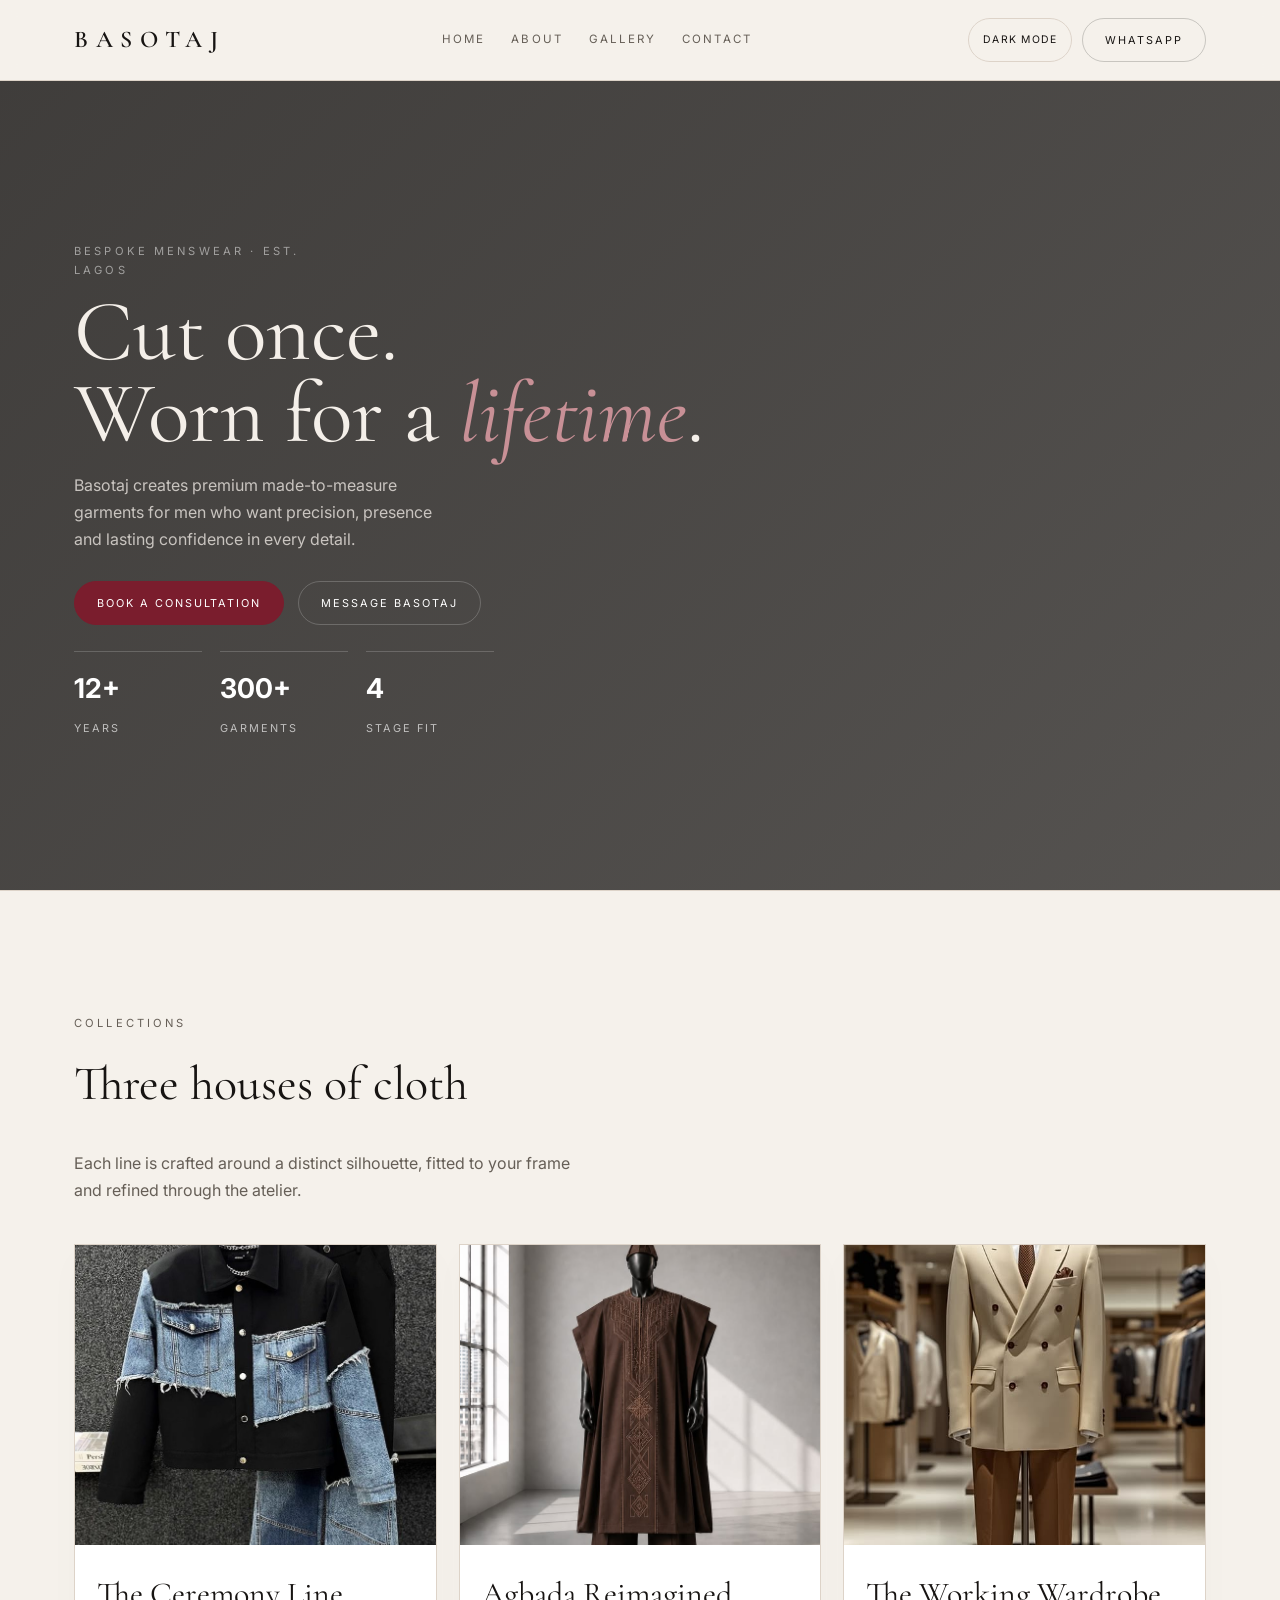
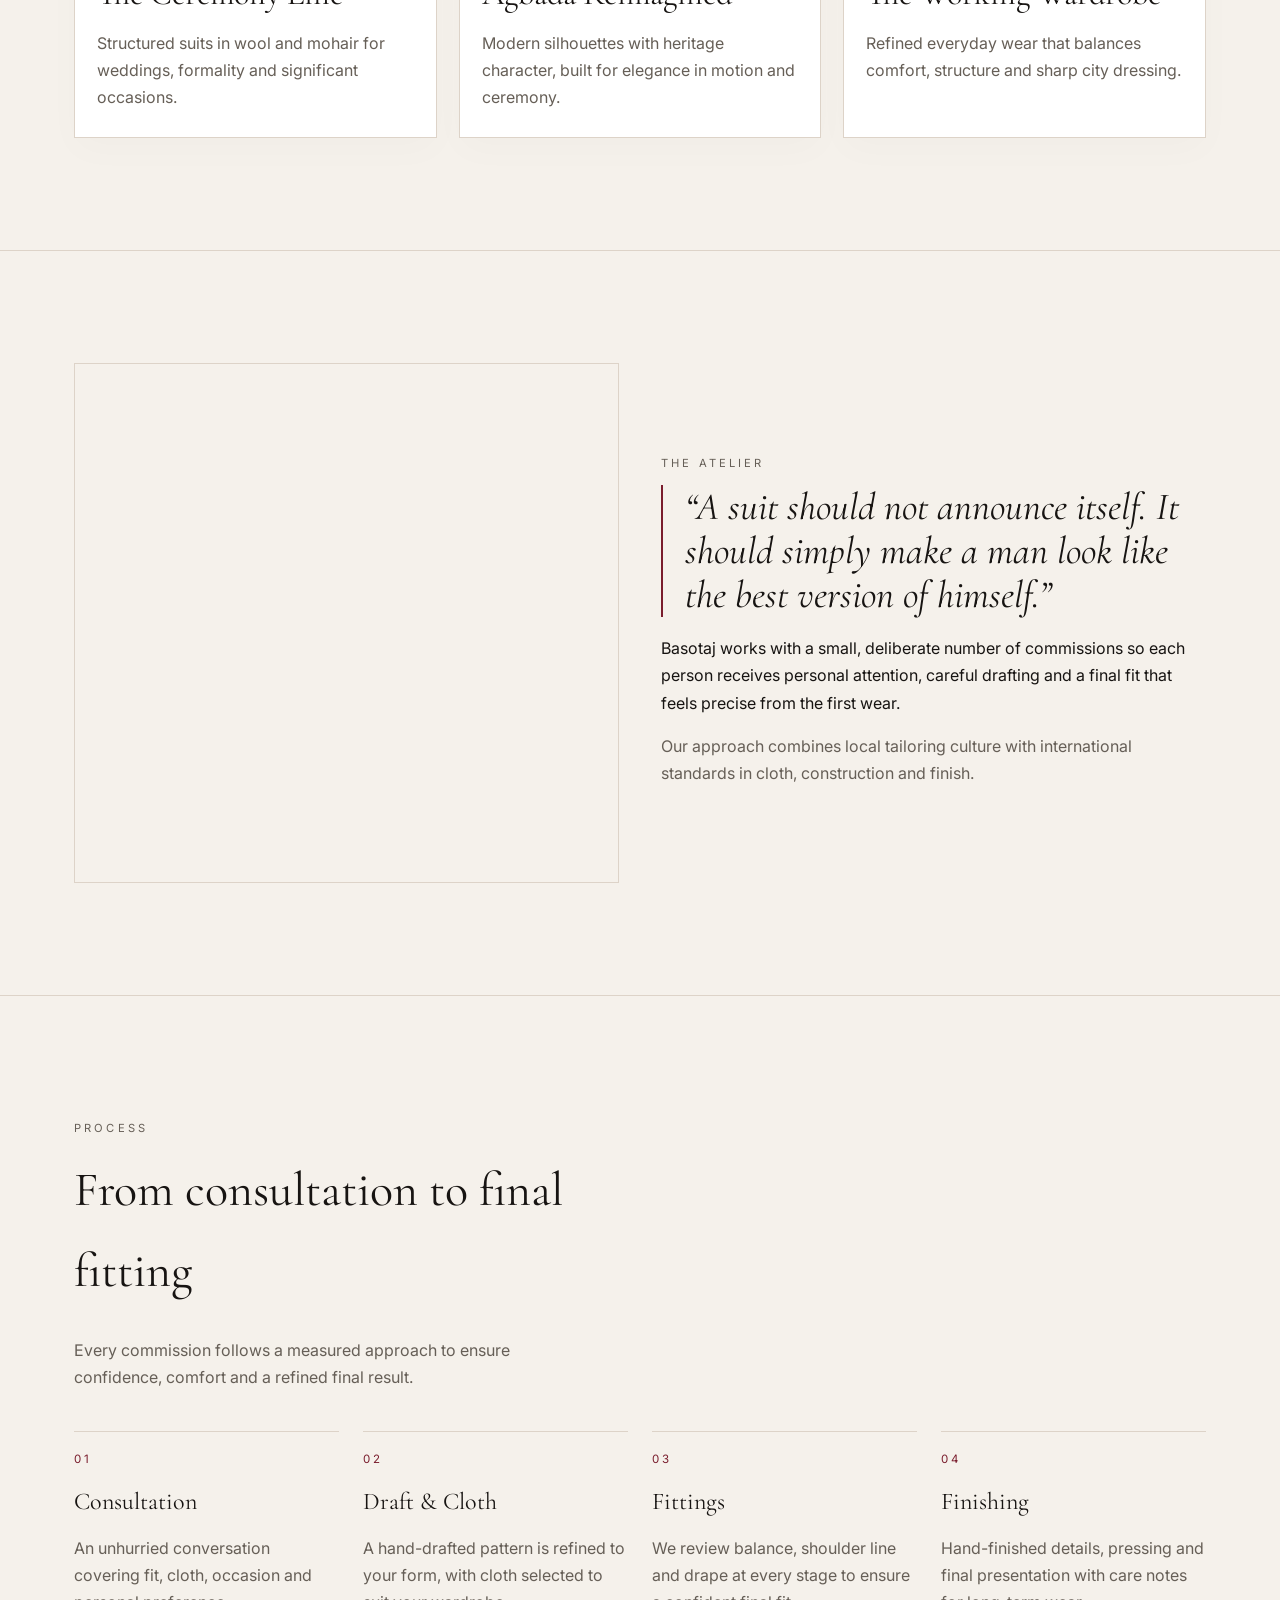
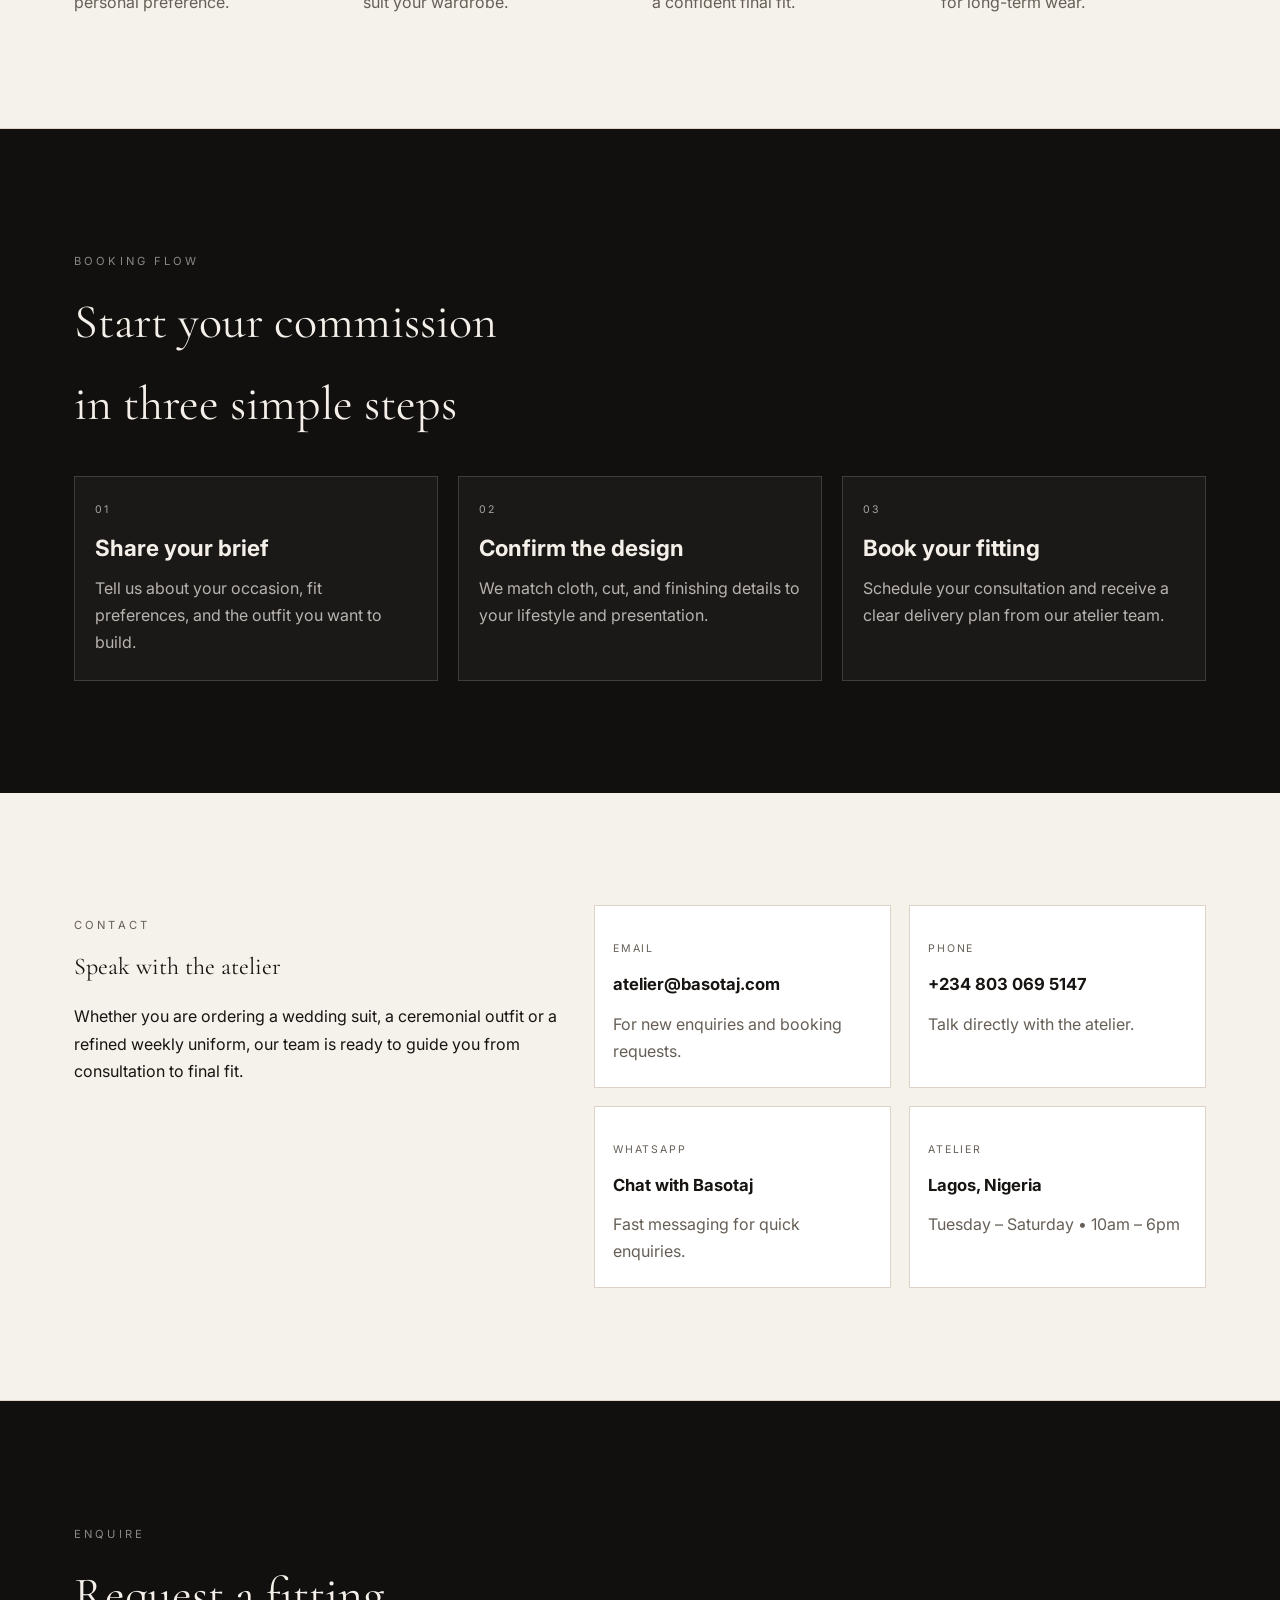
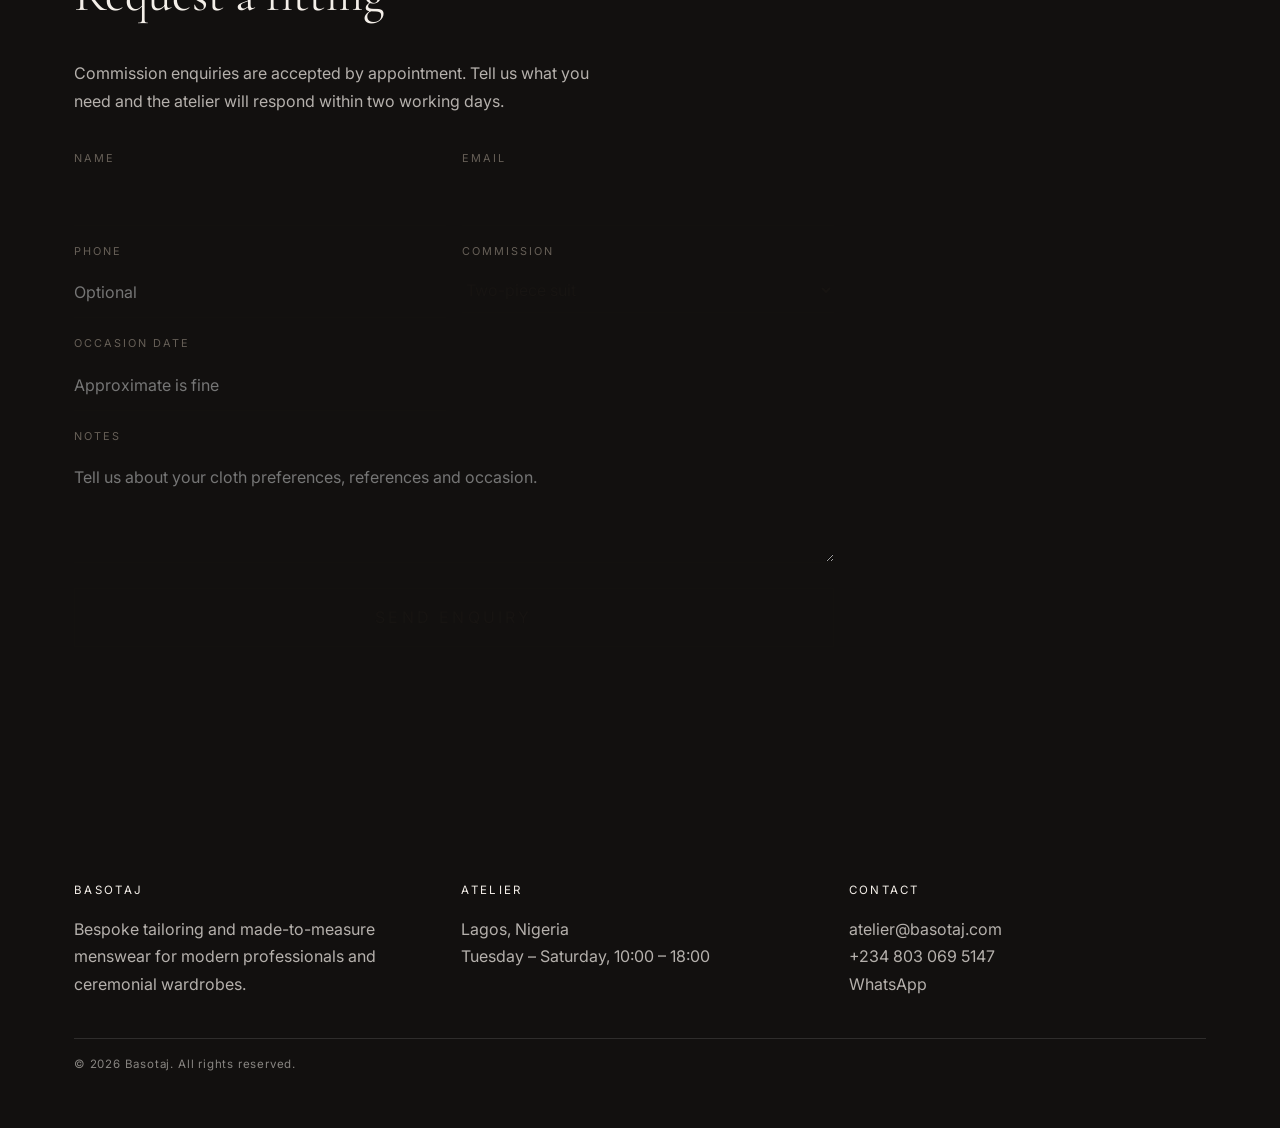
==== index.html @ a00d98cc "Add files via upload" ====
<!doctype html>
<html lang="en">
  <head>
    <meta charset="utf-8" />
    <meta name="viewport" content="width=device-width, initial-scale=1" />
    <title>Basotaj | Bespoke Menswear</title>
    <link rel="preconnect" href="https://fonts.googleapis.com" />
    <link rel="preconnect" href="https://fonts.gstatic.com" crossorigin />
    <link
      href="https://fonts.googleapis.com/css2?family=Cormorant+Garamond:wght@300;400;600&family=Inter:wght@300;400;500;600;700&display=swap"
      rel="stylesheet"
    />
    <style>
      :root {
        --bg: #f5f1eb;
        --ink: #171412;
        --muted: #665f57;
        --panel: #fff;
        --line: #ddd3c8;
        --accent: #7a1d2d;
        --deep: #12100f;
        --deep-soft: #1d1a18;
        --on-deep: #f4efe9;
      }
      * {
        box-sizing: border-box;
      }
      html {
        scroll-behavior: smooth;
      }
      body {
        margin: 0;
        font-family: Inter, Arial, sans-serif;
        background: var(--bg);
        color: var(--ink);
        line-height: 1.7;
      }
      a {
        color: inherit;
        text-decoration: none;
      }
      img {
        max-width: 100%;
        display: block;
      }
      h1,
      h2,
      h3 {
        font-family: "Cormorant Garamond", Georgia, serif;
        font-weight: 400;
        margin: 0 0 0.5em;
      }
      .wrap {
        max-width: 1180px;
        margin: 0 auto;
        padding: 0 24px;
      }
      .eyebrow {
        font-size: 0.7rem;
        letter-spacing: 0.28em;
        text-transform: uppercase;
        color: var(--muted);
      }

      header {
        position: sticky;
        top: 0;
        z-index: 20;
        backdrop-filter: blur(8px);
        background: rgba(245, 241, 235, 0.85);
        border-bottom: 1px solid var(--line);
      }
      nav {
        display: flex;
        align-items: center;
        justify-content: space-between;
        gap: 18px;
        padding: 18px 0;
      }
      .brand {
        font-family: "Cormorant Garamond", Georgia, serif;
        font-size: 1.5rem;
        letter-spacing: 0.32em;
        font-weight: 600;
      }
      .nav-links {
        display: flex;
        gap: 26px;
        align-items: center;
      }
      .nav-links a {
        color: var(--muted);
        font-size: 0.72rem;
        letter-spacing: 0.18em;
        text-transform: uppercase;
      }
      .nav-links a:hover {
        color: var(--ink);
      }
      .nav-actions {
        display: flex;
        align-items: center;
        gap: 12px;
      }
      .btn {
        display: inline-flex;
        align-items: center;
        justify-content: center;
        min-height: 44px;
        padding: 0 22px;
        border-radius: 999px;
        font-size: 0.68rem;
        letter-spacing: 0.18em;
        text-transform: uppercase;
        border: 1px solid var(--line);
        transition: 0.25s ease;
      }
      .btn.primary {
        background: var(--accent);
        color: #fff;
        border-color: var(--accent);
      }
      .btn.secondary {
        background: transparent;
        color: var(--ink);
        border-color: rgba(23, 20, 18, 0.2);
      }
      .btn:hover {
        transform: translateY(-1px);
      }
      .menu-btn {
        display: none;
      }

      .hero {
        background:
          linear-gradient(135deg, rgba(18, 16, 15, 0.8), rgba(18, 16, 15, 0.7)),
          url("https://media.istockphoto.com/id/2277118974/photo/sewing-tools-and-accessories-on-table-with-scissors-threads-buttons-and-measuring-tape.webp?a=1&b=1&s=612x612&w=0&k=20&c=0bYs_xSTElRTNf3s_5f1Y5aBM70YXftU_6xiIei5Scw=")
            center/cover no-repeat;
        color: var(--on-deep);
        padding: clamp(70px, 14vw, 150px) 0;
      }
      .hero-grid {
        display: grid;
        grid-template-columns: 1.2fr 0.8fr;
        gap: 50px;
        align-items: center;
      }
      .hero h1 {
        font-size: clamp(3rem, 7vw, 5.4rem);
        line-height: 0.94;
        margin-bottom: 18px;
      }
      .hero h1 em {
        color: #c89096;
        font-style: italic;
      }
      .hero-copy p {
        max-width: 36ch;
        color: rgba(244, 239, 233, 0.75);
      }
      .hero-actions {
        display: flex;
        flex-wrap: wrap;
        gap: 14px;
        margin: 28px 0 26px;
      }
      .hero .btn.secondary {
        border-color: rgba(255, 255, 255, 0.2);
        color: #fff;
      }
      .stats {
        display: grid;
        grid-template-columns: repeat(3, minmax(110px, 1fr));
        gap: 18px;
        max-width: 420px;
        margin-top: 8px;
      }
      .stats div {
        border-top: 1px solid rgba(255, 255, 255, 0.18);
        padding-top: 14px;
      }
      .stats strong {
        display: block;
        font-size: 1.7rem;
        color: #fff;
      }
      .stats span {
        font-size: 0.68rem;
        letter-spacing: 0.18em;
        text-transform: uppercase;
        color: rgba(255, 255, 255, 0.65);
      }

      .swatches {
        display: grid;
        grid-template-columns: repeat(2, minmax(100px, 1fr));
        gap: 12px;
      }
      .swatch {
        min-height: 190px;
        border: 1px solid rgba(255, 255, 255, 0.12);
      }
      .swatch.one {
        background: repeating-linear-gradient(
          45deg,
          #273142,
          #273142 10px,
          #2d394a 10px,
          #2d394a 20px
        );
      }
      .swatch.two {
        background: repeating-linear-gradient(
          0deg,
          #3f352b,
          #3f352b 8px,
          #4a4033 8px,
          #4a4033 16px
        );
      }
      .swatch.three {
        background: linear-gradient(135deg, #2a2a2a, #404040);
      }
      .swatch.four {
        background: linear-gradient(160deg, #7a1d2d, #3b0d18);
      }

      section {
        padding: clamp(64px, 9vw, 112px) 0;
        border-bottom: 1px solid var(--line);
      }
      .section-head {
        max-width: 52ch;
        margin-bottom: 40px;
      }
      .section-head h2 {
        font-size: clamp(2.2rem, 4vw, 3rem);
      }
      .section-head p {
        color: var(--muted);
      }

      .card-grid {
        display: grid;
        grid-template-columns: repeat(3, 1fr);
        gap: 22px;
      }
      .card {
        background: var(--panel);
        border: 1px solid var(--line);
        overflow: hidden;
        box-shadow: 0 12px 35px rgba(0, 0, 0, 0.02);
      }
      .card-visual {
        min-height: 300px;
        background-size: cover;
        background-position: center;
        background-repeat: no-repeat;
      }
      .card-body {
        padding: 22px 22px 26px;
      }
      .card-body h3 {
        font-size: 2rem;
        margin-bottom: 8px;
      }
      .card-body p {
        margin: 0;
        color: var(--muted);
      }
      .a1 {
        background-image: url("jacket.jpeg");
      }
      .a2 {
        background-image: url("Royal Agbada.jpeg");
      }
      .a3 {
        background-image: url("suit.jpeg");
      }

      .atelier {
        display: grid;
        grid-template-columns: 1fr 1fr;
        gap: 42px;
        align-items: center;
      }
      .atelier-image {
        min-height: 520px;
        border: 1px solid var(--line);
        background: url("https://images.unsplash.com/photo-1507679799987-c73779587ccf?auto=format&fit=crop&w=1200&q=80")
          center/cover no-repeat;
      }
      blockquote {
        font-family: "Cormorant Garamond", Georgia, serif;
        font-size: clamp(2rem, 3vw, 3rem);
        line-height: 1.15;
        margin: 0 0 18px;
        border-left: 2px solid var(--accent);
        padding-left: 22px;
        font-style: italic;
      }
      .process-grid {
        display: grid;
        grid-template-columns: repeat(4, 1fr);
        gap: 24px;
      }
      .booking-flow {
        display: grid;
        grid-template-columns: repeat(3, minmax(0, 1fr));
        gap: 20px;
        margin-top: 30px;
      }
      .booking-item {
        background: rgba(255, 255, 255, 0.04);
        border: 1px solid rgba(255, 255, 255, 0.16);
        padding: 24px 20px;
      }
      .booking-item .label {
        display: block;
        color: rgba(244, 239, 233, 0.64);
        margin-bottom: 10px;
        letter-spacing: 0.18em;
        text-transform: uppercase;
        font-size: 0.66rem;
      }
      .booking-item strong {
        display: block;
        margin-bottom: 8px;
        font-size: 1.4rem;
      }
      .step {
        border-top: 1px solid var(--line);
        padding-top: 18px;
      }
      .step::before {
        content: "0" counter(step);
        display: block;
        color: var(--accent);
        letter-spacing: 0.22em;
        font-size: 0.72rem;
        margin-bottom: 12px;
      }
      .step {
        counter-increment: step;
      }
      .step h3 {
        font-size: 1.5rem;
      }
      .step p {
        color: var(--muted);
        margin: 0;
      }

      .contact-wrap {
        display: grid;
        grid-template-columns: 1fr 1.25fr;
        gap: 30px;
        align-items: start;
      }
      .contact-cards {
        display: grid;
        grid-template-columns: repeat(2, minmax(0, 1fr));
        gap: 18px;
      }
      .contact-card {
        background: var(--panel);
        border: 1px solid var(--line);
        padding: 22px 18px;
        text-decoration: none;
        display: block;
      }
      .contact-card .label {
        display: block;
        margin-bottom: 12px;
        color: var(--muted);
        letter-spacing: 0.18em;
        text-transform: uppercase;
        font-size: 0.66rem;
      }
      .contact-card strong {
        display: block;
        font-size: 1.04rem;
      }
      .contact-card span {
        display: block;
        margin-top: 12px;
        color: var(--muted);
      }

      form {
        max-width: 760px;
        display: grid;
        grid-template-columns: repeat(2, minmax(0, 1fr));
        gap: 16px;
      }
      label {
        display: block;
        margin-bottom: 8px;
        font-size: 0.68rem;
        letter-spacing: 0.18em;
        text-transform: uppercase;
        color: var(--muted);
      }
      input,
      select,
      textarea {
        width: 100%;
        border: 0;
        border-bottom: 1px solid rgba(23, 20, 18, 0.25);
        background: transparent;
        padding: 11px 0;
        font: inherit;
        color: var(--ink);
      }
      textarea {
        min-height: 110px;
        resize: vertical;
      }
      .full {
        grid-column: 1 / -1;
      }
      button.cta {
        grid-column: 1 / -1;
        border: 1px solid rgba(23, 20, 18, 0.38);
        background: transparent;
        color: var(--ink);
        padding: 15px 18px;
        letter-spacing: 0.2em;
        text-transform: uppercase;
        font: inherit;
        cursor: pointer;
      }
      .cta:hover {
        background: var(--accent);
        border-color: var(--accent);
        color: #fff;
      }
      .note {
        grid-column: 1 / -1;
        min-height: 22px;
        color: var(--muted);
      }

      footer {
        background: var(--deep);
        color: var(--on-deep);
        padding: 52px 0 42px;
      }
      .footer-grid {
        display: grid;
        grid-template-columns: repeat(3, minmax(0, 1fr));
        gap: 30px;
      }
      .footer-grid h3 {
        font-family: Inter, Arial, sans-serif;
        font-size: 0.72rem;
        letter-spacing: 0.2em;
        text-transform: uppercase;
        margin-bottom: 16px;
      }
      .footer-grid p,
      .footer-grid a {
        color: rgba(244, 239, 233, 0.72);
      }
      .footer-rule {
        height: 1px;
        background: rgba(255, 255, 255, 0.12);
        margin: 24px 0 16px;
      }
      .fine {
        color: rgba(244, 239, 233, 0.52);
        font-size: 0.72rem;
        letter-spacing: 0.07em;
      }

      @media (max-width: 820px) {
        .nav-links {
          display: none;
        }
        .menu-btn {
          display: inline-flex;
        }
        .card-grid,
        .process-grid,
        .contact-wrap,
        .footer-grid,
        .hero-grid,
        .atelier,
        form,
        .contact-cards {
          grid-template-columns: 1fr;
        }
      }
    </style>
    <link rel="stylesheet" href="site.css" />
    <script src="site.js" defer></script>
  </head>
  <body>
    <header>
      <div class="wrap">
        <nav>
          <a class="brand" href="index.html">BASOTAJ</a>
          <div class="nav-links" id="site-navigation" data-nav-links>
            <a href="index.html">Home</a>
            <a href="about.html">About</a>
            <a href="gallery.html">Gallery</a>
            <a href="contact.html">Contact</a>
          </div>
          <div class="nav-actions">
            <button
              class="theme-btn"
              type="button"
              data-theme-toggle
              aria-label="Toggle color theme"
              aria-pressed="false"
            >
              Dark mode
            </button>
            <a
              class="btn secondary"
              href="https://wa.me/2348030695147"
              target="_blank"
              rel="noreferrer"
              >WhatsApp</a
            >
            <button
              class="btn primary menu-btn"
              type="button"
              data-menu-toggle
              aria-controls="site-navigation"
              aria-expanded="false"
            >
              Menu
            </button>
          </div>
        </nav>
      </div>
    </header>

    <main>
      <section class="hero">
        <div class="wrap hero-grid">
          <div class="hero-copy">
            <p class="eyebrow" style="color: rgba(255, 255, 255, 0.5)">
              Bespoke Menswear · Est. Lagos
            </p>
            <h1>Cut once.<br />Worn for a <em>lifetime</em>.</h1>
            <p>
              Basotaj creates premium made-to-measure garments for men who want
              precision, presence and lasting confidence in every detail.
            </p>
            <div class="hero-actions">
              <a class="btn primary" href="#contact">Book a consultation</a>
              <a
                class="btn secondary"
                href="mailto:atelier@basotaj.com?subject=Basotaj%20Message"
                >Message Basotaj</a
              >
            </div>
            <div class="stats">
              <div><strong>12+</strong><span>Years</span></div>
              <div><strong>300+</strong><span>Garments</span></div>
              <div><strong>4</strong><span>Stage Fit</span></div>
            </div>
          </div>
          
        </div>
      </section>

      <section>
        <div class="wrap">
          <div class="section-head">
            <p class="eyebrow">Collections</p>
            <h2>Three houses of cloth</h2>
            <p>
              Each line is crafted around a distinct silhouette, fitted to your
              frame and refined through the atelier.
            </p>
          </div>
          <div class="card-grid">
            <article class="card">
              <div class="card-visual a1"></div>
              <div class="card-body">
                <h3>The Ceremony Line</h3>
                <p>
                  Structured suits in wool and mohair for weddings, formality
                  and significant occasions.
                </p>
              </div>
            </article>
            <article class="card">
              <div class="card-visual a2"></div>
              <div class="card-body">
                <h3>Agbada Reimagined</h3>
                <p>
                  Modern silhouettes with heritage character, built for elegance
                  in motion and ceremony.
                </p>
              </div>
            </article>
            <article class="card">
              <div class="card-visual a3"></div>
              <div class="card-body">
                <h3>The Working Wardrobe</h3>
                <p>
                  Refined everyday wear that balances comfort, structure and
                  sharp city dressing.
                </p>
              </div>
            </article>
          </div>
        </div>
      </section>

      <section>
        <div class="wrap atelier">
          <div class="atelier-image" aria-label="Atelier portrait"></div>
          <div>
            <p class="eyebrow">The Atelier</p>
            <blockquote>
              “A suit should not announce itself. It should simply make a man
              look like the best version of himself.”
            </blockquote>
            <p>
              Basotaj works with a small, deliberate number of commissions so
              each person receives personal attention, careful drafting and a
              final fit that feels precise from the first wear.
            </p>
            <p style="color: var(--muted)">
              Our approach combines local tailoring culture with international
              standards in cloth, construction and finish.
            </p>
          </div>
        </div>
      </section>

      <section>
        <div class="wrap">
          <div class="section-head">
            <p class="eyebrow">Process</p>
            <h2>From consultation to final fitting</h2>
            <p>
              Every commission follows a measured approach to ensure confidence,
              comfort and a refined final result.
            </p>
          </div>
          <div class="process-grid">
            <div class="step">
              <h3>Consultation</h3>
              <p>
                An unhurried conversation covering fit, cloth, occasion and
                personal preference.
              </p>
            </div>
            <div class="step">
              <h3>Draft &amp; Cloth</h3>
              <p>
                A hand-drafted pattern is refined to your form, with cloth
                selected to suit your wardrobe.
              </p>
            </div>
            <div class="step">
              <h3>Fittings</h3>
              <p>
                We review balance, shoulder line and drape at every stage to
                ensure a confident final fit.
              </p>
            </div>
            <div class="step">
              <h3>Finishing</h3>
              <p>
                Hand-finished details, pressing and final presentation with care
                notes for long-term wear.
              </p>
            </div>
          </div>
        </div>
      </section>

      <section
        style="
          background: var(--deep);
          color: var(--on-deep);
          border-bottom: none;
        "
      >
        <div class="wrap">
          <div
            class="section-head"
            style="max-width: 44ch; margin-bottom: 28px"
          >
            <p class="eyebrow" style="color: rgba(255, 255, 255, 0.5)">
              Booking flow
            </p>
            <h2>Start your commission in three simple steps</h2>
          </div>
          <div class="booking-flow">
            <div class="booking-item">
              <span class="label">01</span>
              <strong>Share your brief</strong>
              <p style="margin: 0; color: rgba(244, 239, 233, 0.72)">
                Tell us about your occasion, fit preferences, and the outfit you
                want to build.
              </p>
            </div>
            <div class="booking-item">
              <span class="label">02</span>
              <strong>Confirm the design</strong>
              <p style="margin: 0; color: rgba(244, 239, 233, 0.72)">
                We match cloth, cut, and finishing details to your lifestyle and
                presentation.
              </p>
            </div>
            <div class="booking-item">
              <span class="label">03</span>
              <strong>Book your fitting</strong>
              <p style="margin: 0; color: rgba(244, 239, 233, 0.72)">
                Schedule your consultation and receive a clear delivery plan
                from our atelier team.
              </p>
            </div>
          </div>
        </div>
      </section>

      <section id="contact">
        <div class="wrap contact-wrap">
          <div>
            <p class="eyebrow">Contact</p>
            <h2>Speak with the atelier</h2>
            <p>
              Whether you are ordering a wedding suit, a ceremonial outfit or a
              refined weekly uniform, our team is ready to guide you from
              consultation to final fit.
            </p>
          </div>
          <div class="contact-cards">
            <a
              class="contact-card"
              href="mailto:atelier@basotaj.com?subject=Basotaj%20Enquiry"
            >
              <span class="label">Email</span>
              <strong>atelier@basotaj.com</strong>
              <span>For new enquiries and booking requests.</span>
            </a>
            <a class="contact-card" href="tel:+2348030695147">
              <span class="label">Phone</span>
              <strong>+234 803 069 5147</strong>
              <span>Talk directly with the atelier.</span>
            </a>
            <a
              class="contact-card"
              href="https://wa.me/2348030695147?text=Hello%20Basotaj%2C%20I%20would%20like%20to%20book%20a%20consultation."
              target="_blank"
              rel="noreferrer"
            >
              <span class="label">WhatsApp</span>
              <strong>Chat with Basotaj</strong>
              <span>Fast messaging for quick enquiries.</span>
            </a>
            <div class="contact-card">
              <span class="label">Atelier</span>
              <strong>Lagos, Nigeria</strong>
              <span>Tuesday – Saturday • 10am – 6pm</span>
            </div>
          </div>
        </div>
      </section>

      <section
        style="
          background: var(--deep);
          color: var(--on-deep);
          border-bottom: none;
        "
      >
        <div class="wrap">
          <div class="section-head" style="margin-bottom: 34px">
            <p class="eyebrow" style="color: rgba(255, 255, 255, 0.5)">
              Enquire
            </p>
            <h2>Request a fitting</h2>
            <p style="color: rgba(244, 239, 233, 0.72)">
              Commission enquiries are accepted by appointment. Tell us what you
              need and the atelier will respond within two working days.
            </p>
          </div>
          <form id="enquiry-form">
            <div>
              <label for="name">Name</label>
              <input id="name" required />
            </div>
            <div>
              <label for="email">Email</label>
              <input id="email" type="email" required />
            </div>
            <div>
              <label for="phone">Phone</label>
              <input id="phone" type="tel" placeholder="Optional" />
            </div>
            <div>
              <label for="service">Commission</label>
              <select id="service">
                <option>Two-piece suit</option>
                <option>Three-piece suit</option>
                <option>Agbada / ceremonial</option>
                <option>Jacket or trousers</option>
                <option>Shirting</option>
              </select>
            </div>
            <div>
              <label for="date">Occasion date</label>
              <input id="date" placeholder="Approximate is fine" />
            </div>
            <div class="full">
              <label for="notes">Notes</label>
              <textarea
                id="notes"
                placeholder="Tell us about your cloth preferences, references and occasion."
              ></textarea>
            </div>
            <button class="cta" type="submit">Send enquiry</button>
            <p class="note" id="form-note"></p>
          </form>
        </div>
      </section>
    </main>

    <footer>
      <div class="wrap">
        <div class="footer-grid">
          <div>
            <h3>Basotaj</h3>
            <p>
              Bespoke tailoring and made-to-measure menswear for modern
              professionals and ceremonial wardrobes.
            </p>
          </div>
          <div>
            <h3>Atelier</h3>
            <p>Lagos, Nigeria<br />Tuesday – Saturday, 10:00 – 18:00</p>
          </div>
          <div>
            <h3>Contact</h3>
            <p>
              <a href="mailto:atelier@basotaj.com">atelier@basotaj.com</a><br />
              <a href="tel:+2348030695147">+234 803 069 5147</a><br />
              <a
                href="https://wa.me/2348030695147"
                target="_blank"
                rel="noreferrer"
                >WhatsApp</a
              >
            </p>
          </div>
        </div>
        <div class="footer-rule"></div>
        <p class="fine">© 2026 Basotaj. All rights reserved.</p>
      </div>
    </footer>

    <script>
      const form = document.getElementById("enquiry-form");
      const note = document.getElementById("form-note");
      form.addEventListener("submit", function (event) {
        event.preventDefault();
        const name = document.getElementById("name").value.trim();
        const email = document.getElementById("email").value.trim();
        const phone = document.getElementById("phone").value.trim();
        const service = document.getElementById("service").value;
        const date = document.getElementById("date").value.trim();
        const notes = document.getElementById("notes").value.trim();

        const subject = encodeURIComponent("Basotaj enquiry: " + service);
        const body = encodeURIComponent(
          "Hello Basotaj,\n\nName: " +
            name +
            "\nEmail: " +
            email +
            (phone ? "\nPhone: " + phone : "") +
            "\nCommission: " +
            service +
            (date ? "\nOccasion date: " + date : "") +
            "\n\nNotes:\n" +
            (notes || "No additional notes."),
        );

        note.textContent =
          "Your email app is opening with your enquiry ready to send.";
        window.location.href =
          "mailto:atelier@basotaj.com?subject=" + subject + "&body=" + body;
      });
    </script>
  </body>
</html>
---- site.css ----
/* Shared theme, navigation, and interaction polish for every Basotaj page. */
:root {
  color-scheme: light;
}
body {
  transition:
    background-color 220ms ease,
    color 220ms ease;
}
body[data-theme="dark"] {
  color-scheme: dark;
  --bg: #171513;
  --ink: #f2ece5;
  --muted: #b8ada2;
  --panel: #211e1b;
  --line: #403832;
}
body[data-theme="dark"] header {
  background: rgba(23, 21, 19, 0.9);
  border-bottom-color: var(--line);
}
body[data-theme="dark"] input,
body[data-theme="dark"] select,
body[data-theme="dark"] textarea {
  color: var(--ink);
  border-color: rgba(242, 236, 229, 0.32);
}
body[data-theme="dark"] select option {
  background: var(--panel);
  color: var(--ink);
}
body[data-theme="dark"] .card,
body[data-theme="dark"] .gallery-item,
body[data-theme="dark"] .value,
body[data-theme="dark"] .contact-card {
  box-shadow: 0 12px 35px rgba(0, 0, 0, 0.16);
}
nav {
  position: relative;
}
.nav-actions {
  display: flex;
  align-items: center;
  gap: 10px;
}
.theme-btn,
.menu-btn {
  font: inherit;
  cursor: pointer;
}
.theme-btn {
  min-height: 44px;
  padding: 0 14px;
  border: 1px solid var(--line);
  border-radius: 999px;
  background: transparent;
  color: var(--ink);
  font-size: 0.65rem;
  letter-spacing: 0.12em;
  text-transform: uppercase;
  transition:
    background-color 180ms ease,
    color 180ms ease,
    border-color 180ms ease;
}
.theme-btn:hover,
.theme-btn:focus-visible {
  border-color: var(--accent);
}
.menu-btn {
  display: none;
  transition: none;
}
.menu-btn:hover {
  transform: none;
}
.nav-links a,
.btn,
.contact-card,
.gallery-item,
.card,
.value {
  transition:
    color 180ms ease,
    background-color 180ms ease,
    border-color 180ms ease,
    transform 220ms ease;
}
button.menu-btn,
button.menu-btn:hover {
  transform: none;
  transition: none;
}
:focus-visible {
  outline: 2px solid var(--accent);
  outline-offset: 4px;
}
@media (max-width: 820px) {
  nav {
    flex-wrap: wrap;
  }
  .menu-btn {
    display: inline-flex;
  }
  .nav-links,
  .nav-links.is-open {
    position: absolute;
    top: calc(100% + 1px);
    left: -24px;
    right: -24px;
    z-index: 30;
    display: flex;
    flex-direction: column;
    align-items: stretch;
    gap: 0;
    padding: 8px 24px 16px;
    background: var(--bg);
    border: 1px solid var(--line);
    border-top: 0;
    box-shadow: 0 18px 28px rgba(0, 0, 0, 0.12);
  }
  .nav-links:not(.is-open) {
    display: none;
  }
  .nav-links a {
    padding: 13px 4px;
    border-bottom: 1px solid var(--line);
  }
  .nav-links a:last-child {
    border-bottom: 0;
  }
  .nav-actions {
    margin-left: auto;
  }
}
@media (max-width: 480px) {
  .theme-btn {
    min-height: 40px;
    padding: 0 10px;
    font-size: 0.58rem;
    letter-spacing: 0.08em;
  }
  .nav-actions > .btn:not(.menu-btn) {
    display: none;
  }
}
@media (prefers-reduced-motion: reduce) {
  *,
  *::before,
  *::after {
    scroll-behavior: auto !important;
    transition-duration: 0.01ms !important;
    animation-duration: 0.01ms !important;
  }
}
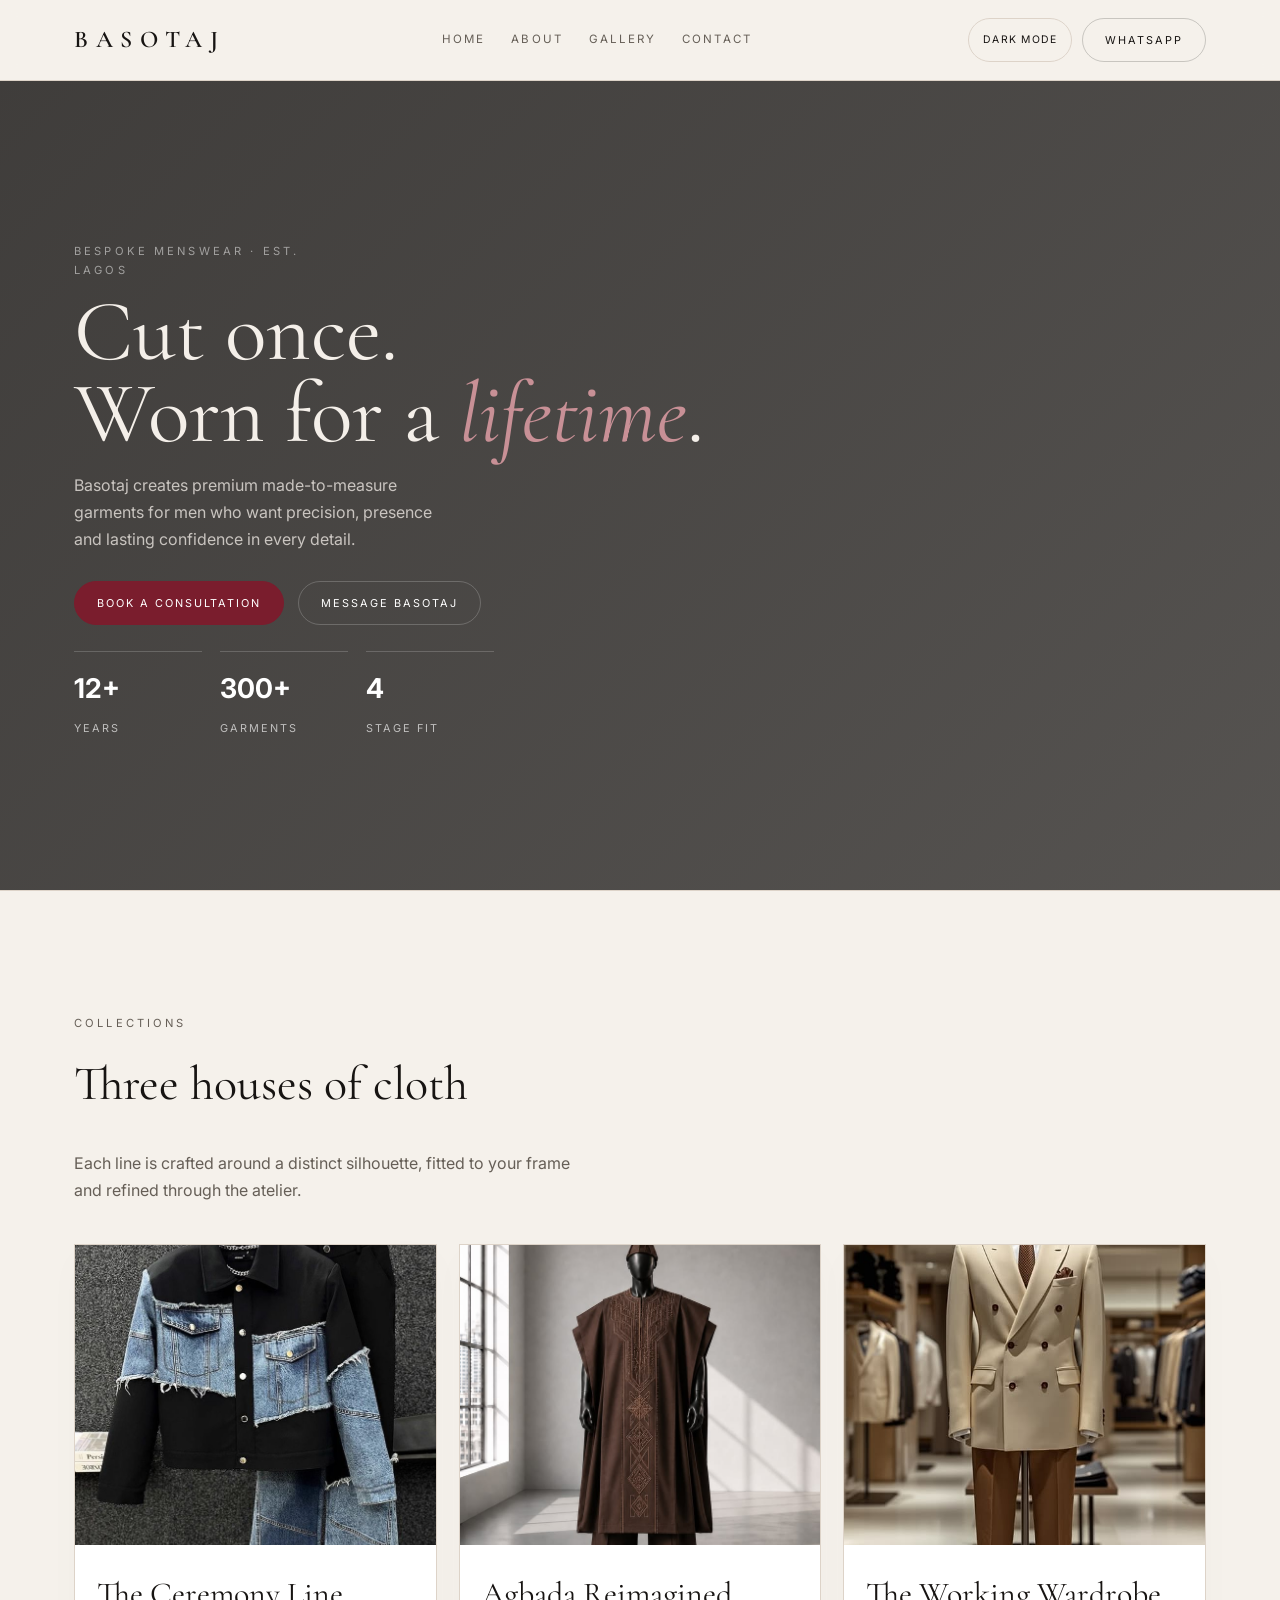
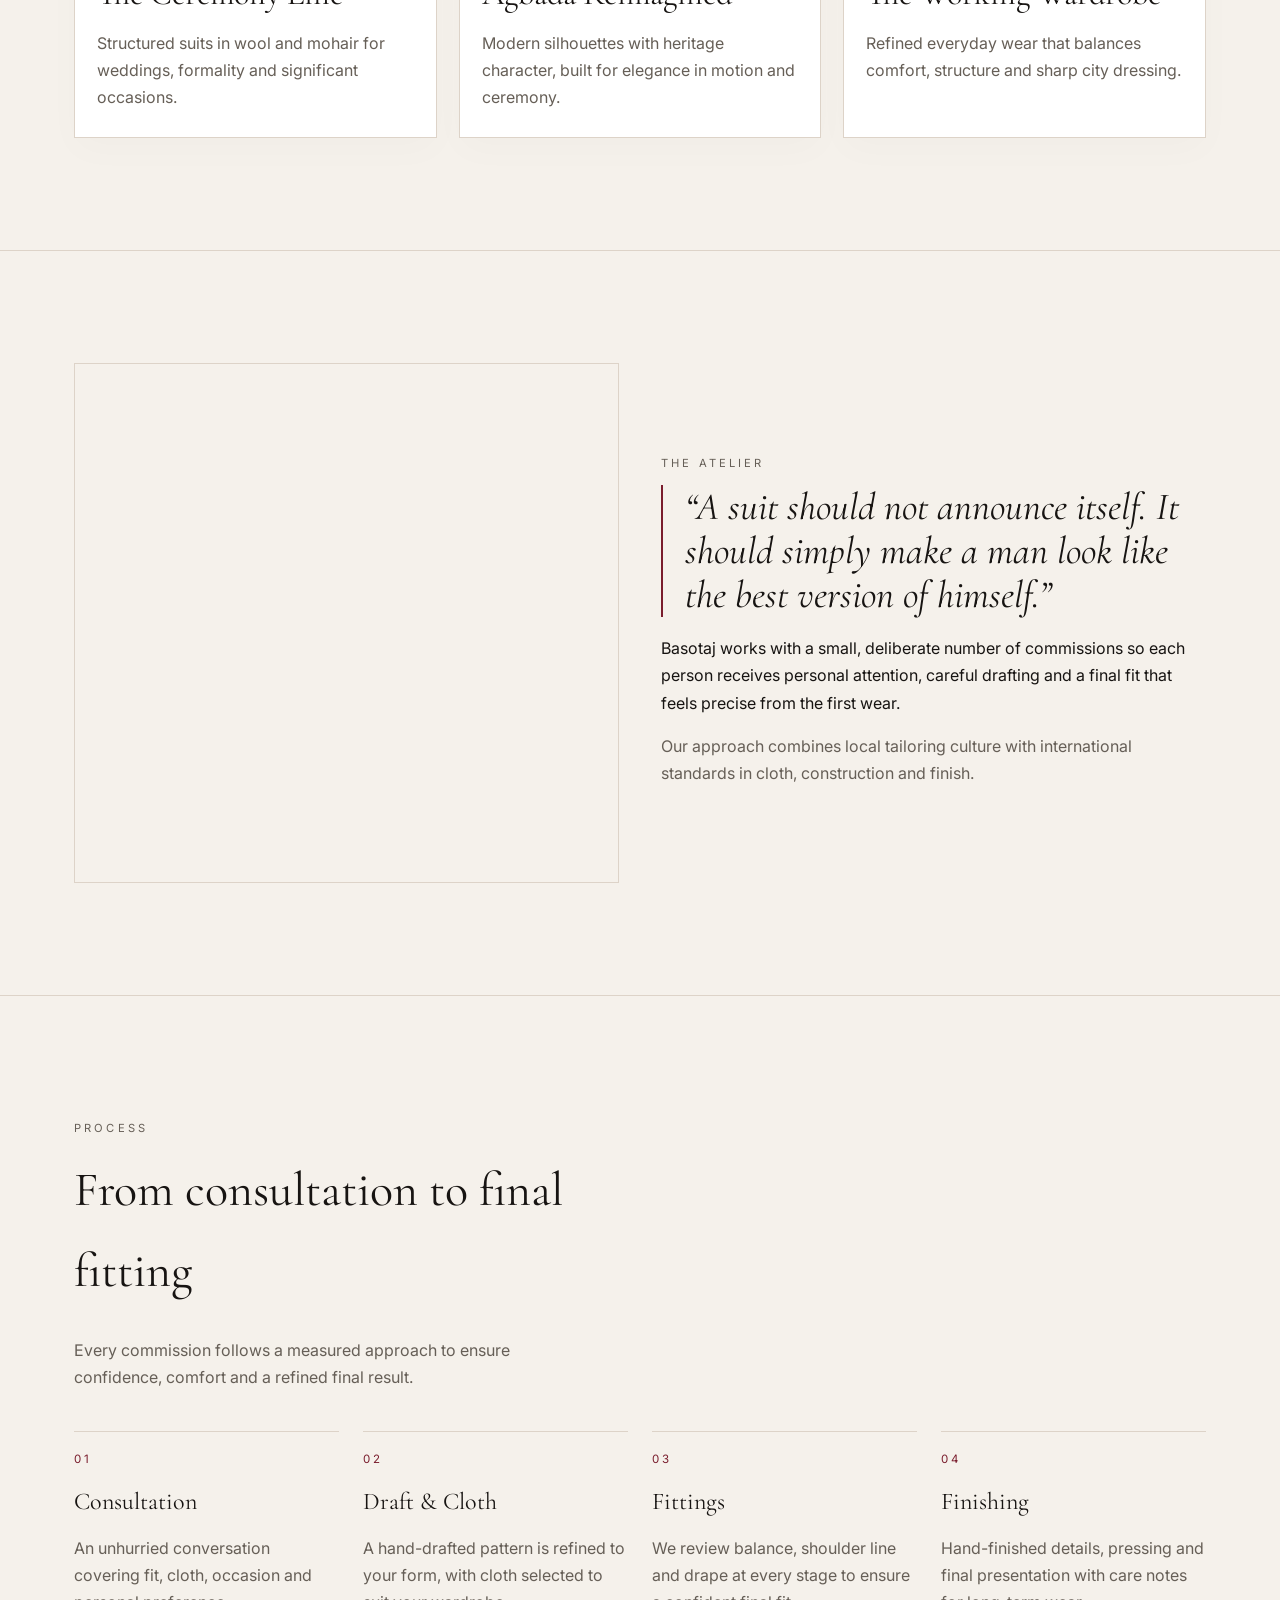
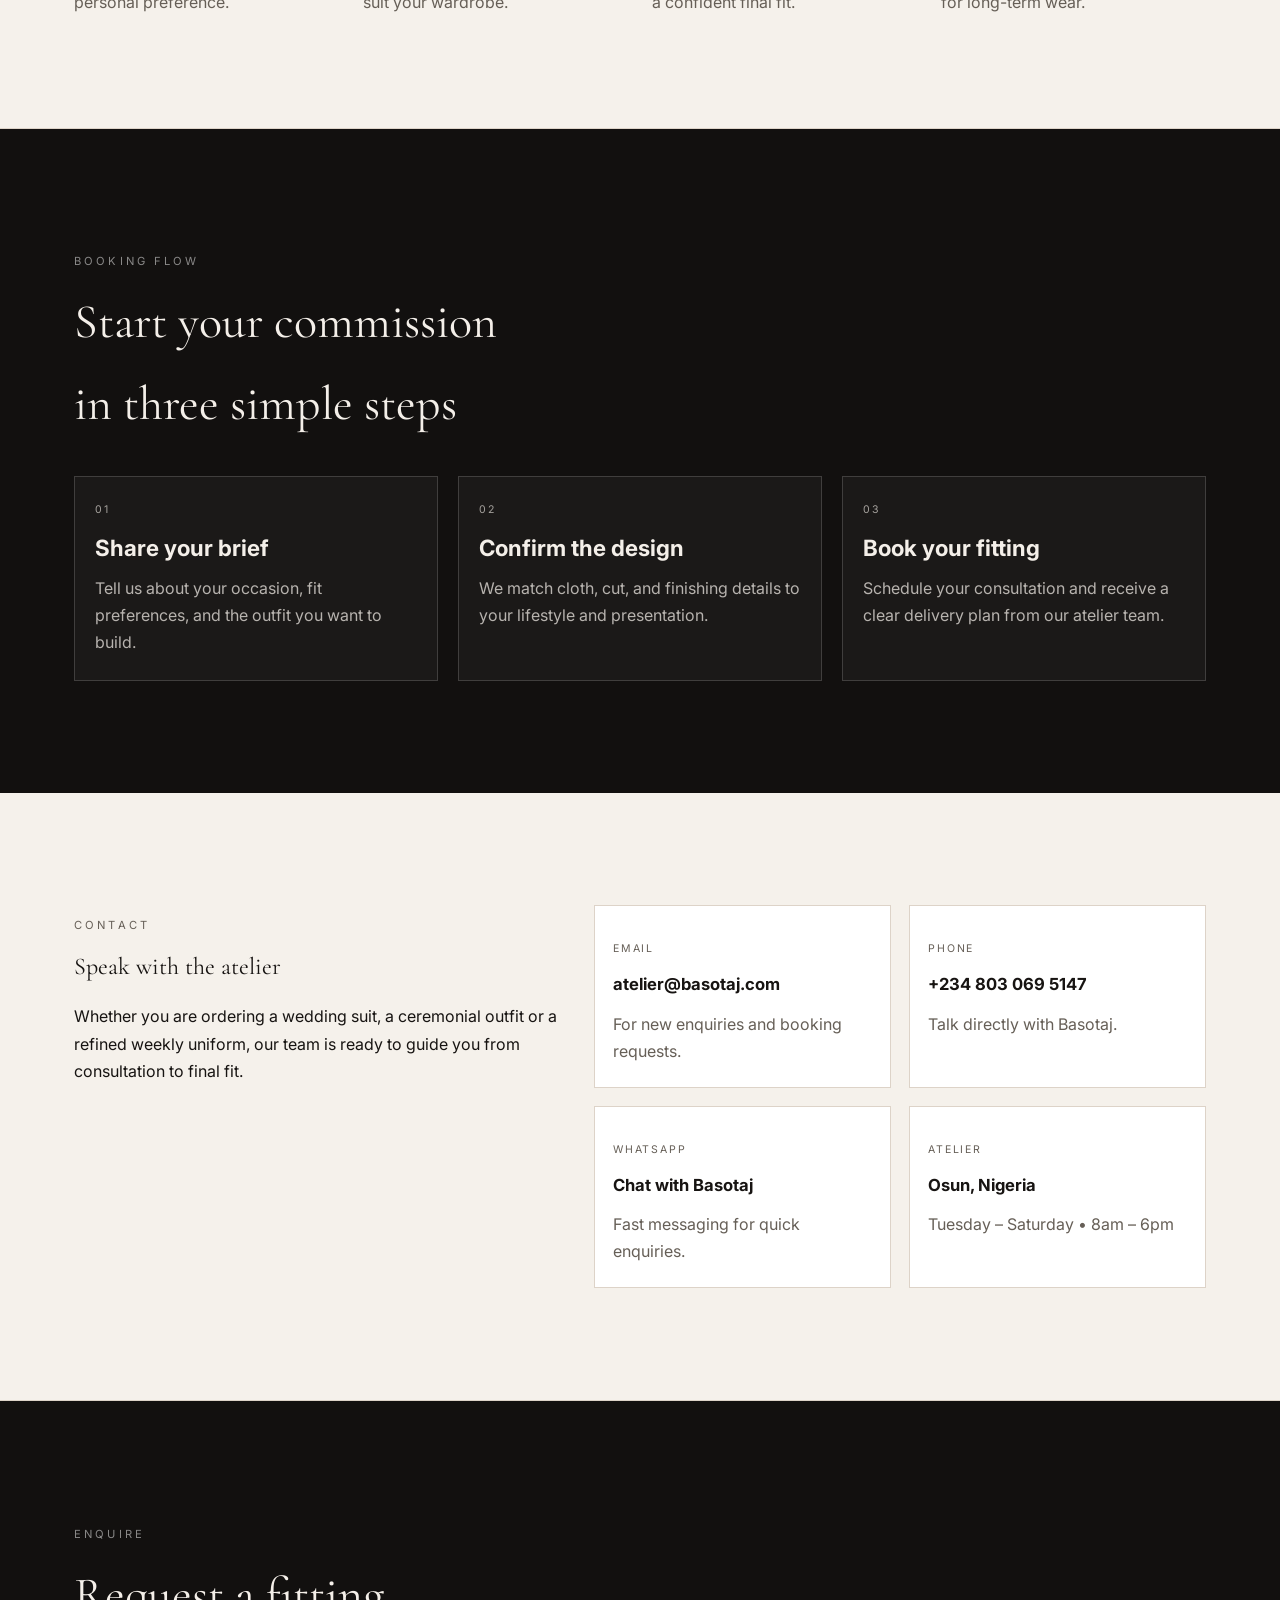
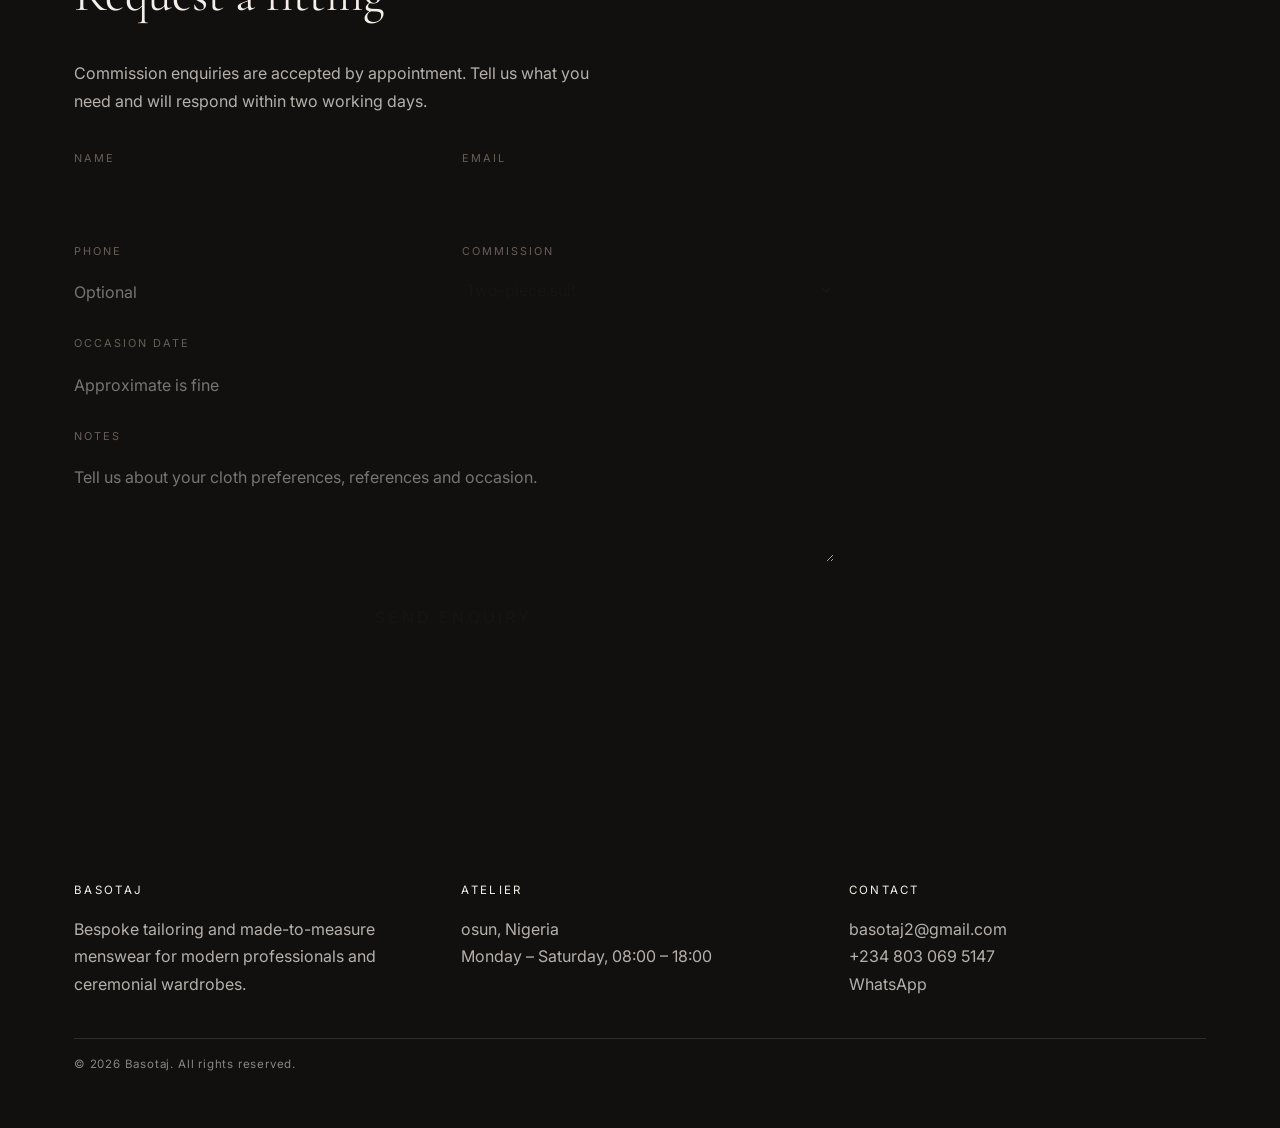
==== commit b5cf49df: "changed somethings about the contact" ====
--- a/index.html
+++ b/index.html
@@ -747,7 +747,7 @@
             <a class="contact-card" href="tel:+2348030695147">
               <span class="label">Phone</span>
               <strong>+234 803 069 5147</strong>
-              <span>Talk directly with the atelier.</span>
+              <span>Talk directly with Basotaj.</span>
             </a>
             <a
               class="contact-card"
@@ -761,8 +761,8 @@
             </a>
             <div class="contact-card">
               <span class="label">Atelier</span>
-              <strong>Lagos, Nigeria</strong>
-              <span>Tuesday – Saturday • 10am – 6pm</span>
+              <strong>Osun, Nigeria</strong>
+              <span>Tuesday – Saturday • 8am – 6pm</span>
             </div>
           </div>
         </div>
@@ -783,7 +783,7 @@
             <h2>Request a fitting</h2>
             <p style="color: rgba(244, 239, 233, 0.72)">
               Commission enquiries are accepted by appointment. Tell us what you
-              need and the atelier will respond within two working days.
+              need and will respond within two working days.
             </p>
           </div>
           <form id="enquiry-form">
@@ -803,7 +803,7 @@
               <label for="service">Commission</label>
               <select id="service">
                 <option>Two-piece suit</option>
-                <option>Three-piece suit</option>
+                <option>Senator dress</option>
                 <option>Agbada / ceremonial</option>
                 <option>Jacket or trousers</option>
                 <option>Shirting</option>
@@ -839,12 +839,12 @@
           </div>
           <div>
             <h3>Atelier</h3>
-            <p>Lagos, Nigeria<br />Tuesday – Saturday, 10:00 – 18:00</p>
+            <p>osun, Nigeria<br />Monday – Saturday, 08:00 – 18:00</p>
           </div>
           <div>
             <h3>Contact</h3>
             <p>
-              <a href="mailto:atelier@basotaj.com">atelier@basotaj.com</a><br />
+              <a href="mailto:atelier@basotaj.com">basotaj2@gmail.com</a><br />
               <a href="tel:+2348030695147">+234 803 069 5147</a><br />
               <a
                 href="https://wa.me/2348030695147"
